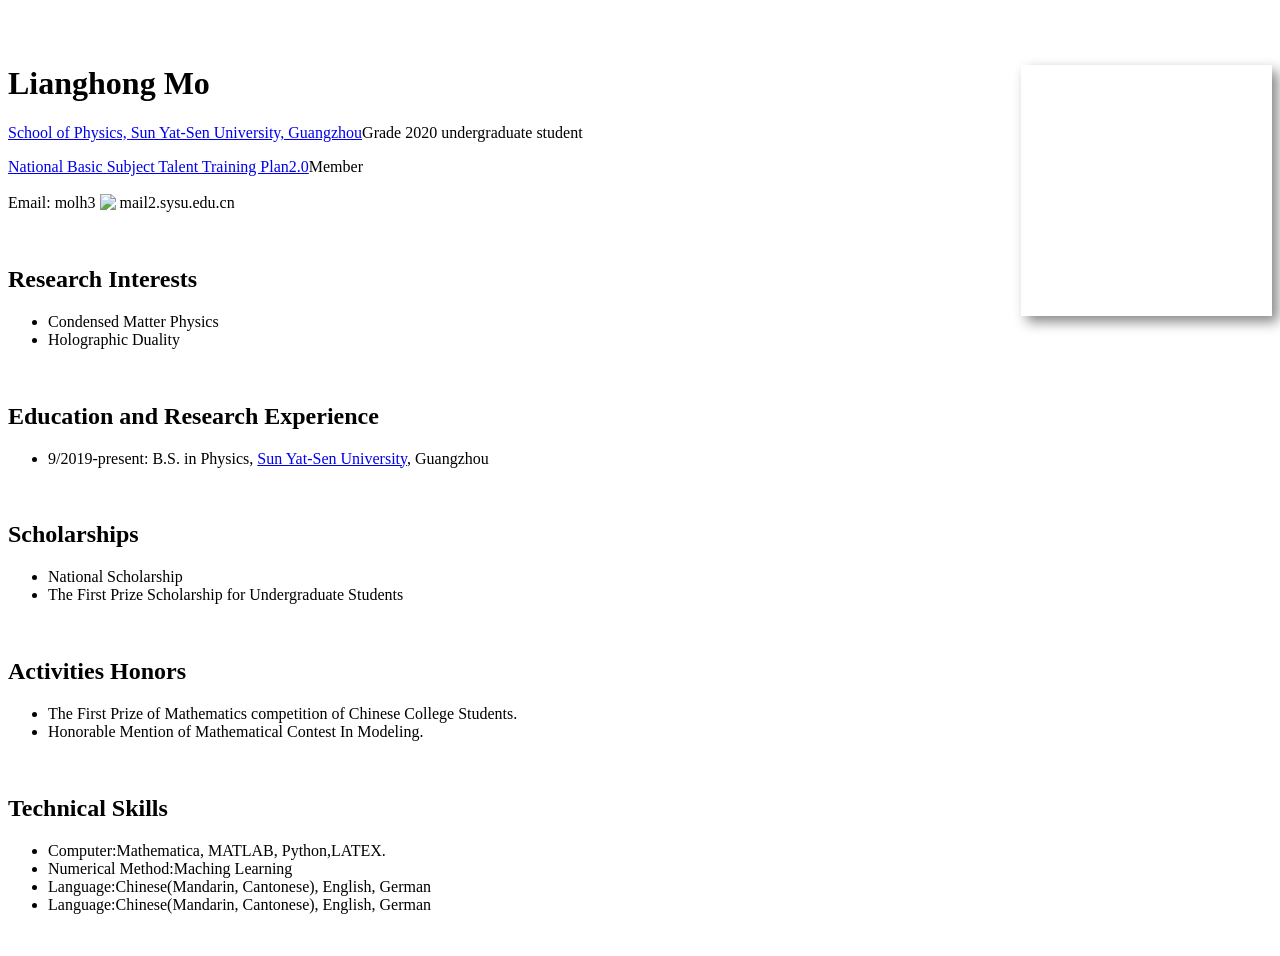
==== en/index.html @ e74d6860 "Merge pull request #1 from YinkaiYu/test_for_zfy Test for zfy" ====
<!DOCTYPE html>

<!--[if lt IE 9]>
<script src="../js/IE.js"></script>
<![endif]-->

<html lang="en">
	<head>
		<title>Lianghong Mo's Personal Website - Homepage</title>
		<meta charset="UTF-8" />
		<link rel="stylesheet" type="text/css" href="../css/main.css">
		<!--[if !IE]>--><link rel="stylesheet" type="text/css" href="../css/not_IE.css"><!--<![endif]-->
		<link rel="shortcut icon" type="image/x-icon" href="../img/RB.ico" media="screen" />
	</head>
	<body>
<!-- 		<div align="right">
			<nav>
   	 		<ul>
   	     		<li><a href="../en/index.html">English</a></li>
     	   		<li><a href="../cn/index.html">中文</a></li>
    			</ul>
			</nav>
		</div> -->
		<br>
		<script src="nav.js"></script>
		<br>
		<div class="container">
    		<div class="blurb">
			<div style="float:right; width:251px; height:251px; box-shadow: 6px 6px 12px #888888;">
				<img src="../img/RB.jpg" alt="" width="200" />
			</div>
<!-- 			<div style="float:right; width:400px; height:286px; box-shadow: 6px 8px 12px #888888;">
				<img src="../img/.jpg" alt="" width="400" />
			</div> -->
			<h1>Lianghong Mo</h1>
			<p><a href="https://spe.sysu.edu.cn/" target="_blank">School of Physics, Sun Yat-Sen University, Guangzhou</a>Grade 2020 undergraduate student</p>
			<p><a href="https://baike.baidu.com/item/%E5%9F%BA%E7%A1%80%E5%AD%A6%E7%A7%91%E6%8B%94%E5%B0%96%E5%AD%A6%E7%94%9F%E5%9F%B9%E5%85%BB%E8%AE%A1%E5%88%922.0%E5%9F%BA%E5%9C%B0/53704775?fr=aladdin" target="_blank">National Basic Subject Talent Training Plan2.0</a>Member</p>
<!-- 			<p><a href="https://www.spsnational.org/" target="_blank">Society of Physics Students</a> 中大分会成员</p> -->
			<p>Email: molh3
			<!--[if gt IE 8]><!--><img src="../img/at.svg" width="15"  style="position:relative;bottom:-2.5px" /><!--<![endif]-->
			<!--[if lt IE 9]><img src="../img/at.png" width="15" style="position:relative;bottom:-2.5px" /><![endif]-->
			mail2.sysu.edu.cn</p>
    		</div><!-- /.blurb -->
		</div><!-- /.container -->
		<br>	
		<h2>Research Interests</h2>
		<ul>
			<li>Condensed Matter Physics</li>
			<li>Holographic Duality</li>
			
		</ul>
		<br>
		<h2>Education and Research Experience</h2>
		<ul>
			<li>9/2019-present: B.S. in Physics, <a href="http://www.sysu.edu.cn/en/index.htm" target="_blank">Sun Yat-Sen University</a>, Guangzhou</li>

		</ul>
		<br>
		
		
		<h2>Scholarships</h2>
		<ul>
			<li>National Scholarship</li>
			<li>The First Prize Scholarship for Undergraduate Students</li>
		</ul>
		<br>
		
		<h2>Activities Honors</h2>
		<ul>
			<li>The First Prize of Mathematics competition of Chinese College Students.</li>
			<li>Honorable Mention of Mathematical Contest In Modeling.</li>
		</ul>
		<br>
		
		<h2>Technical Skills</h2>
		<ul>
			<li>Computer:Mathematica, MATLAB, Python,LATEX.</li>
			<li>Numerical Method:Maching Learning</li>
			<li>Language:Chinese(Mandarin, Cantonese), English, German</li>
			<li>Language:Chinese(Mandarin, Cantonese), English, German</li>
		</ul>
		<br>
		
	</body>
<!-- 	<footer>
		<br><br><br><br>
		<table class="bc" align="center";>
			<tr>
				<th>
					<script type="text/javascript" src="https://ipaddress.is/js/ipwidget.js"></script>
					<script type="text/javascript">var ip_widget_var = ip_widget_var || [];ip_widget("#ffffff","#edfeff","#000000",0,0,800);</script>
					<noscript><a href="https://ipaddress.is">IP Address Lookup</a></noscript>
				</th>
				<th>
					&nbsp;&nbsp;&nbsp;<script type="text/javascript" src="https://widget.supercounters.com/ssl/hit.js"></script><script type="text/javascript">sc_hit(1206227,142,6);</script><br><noscript><a href="https://www.supercounters.com" target="_blank">Tumblr Hit Counter</a></noscript>
				</th>
			</tr>
		</table>
	</footer> -->
</html>
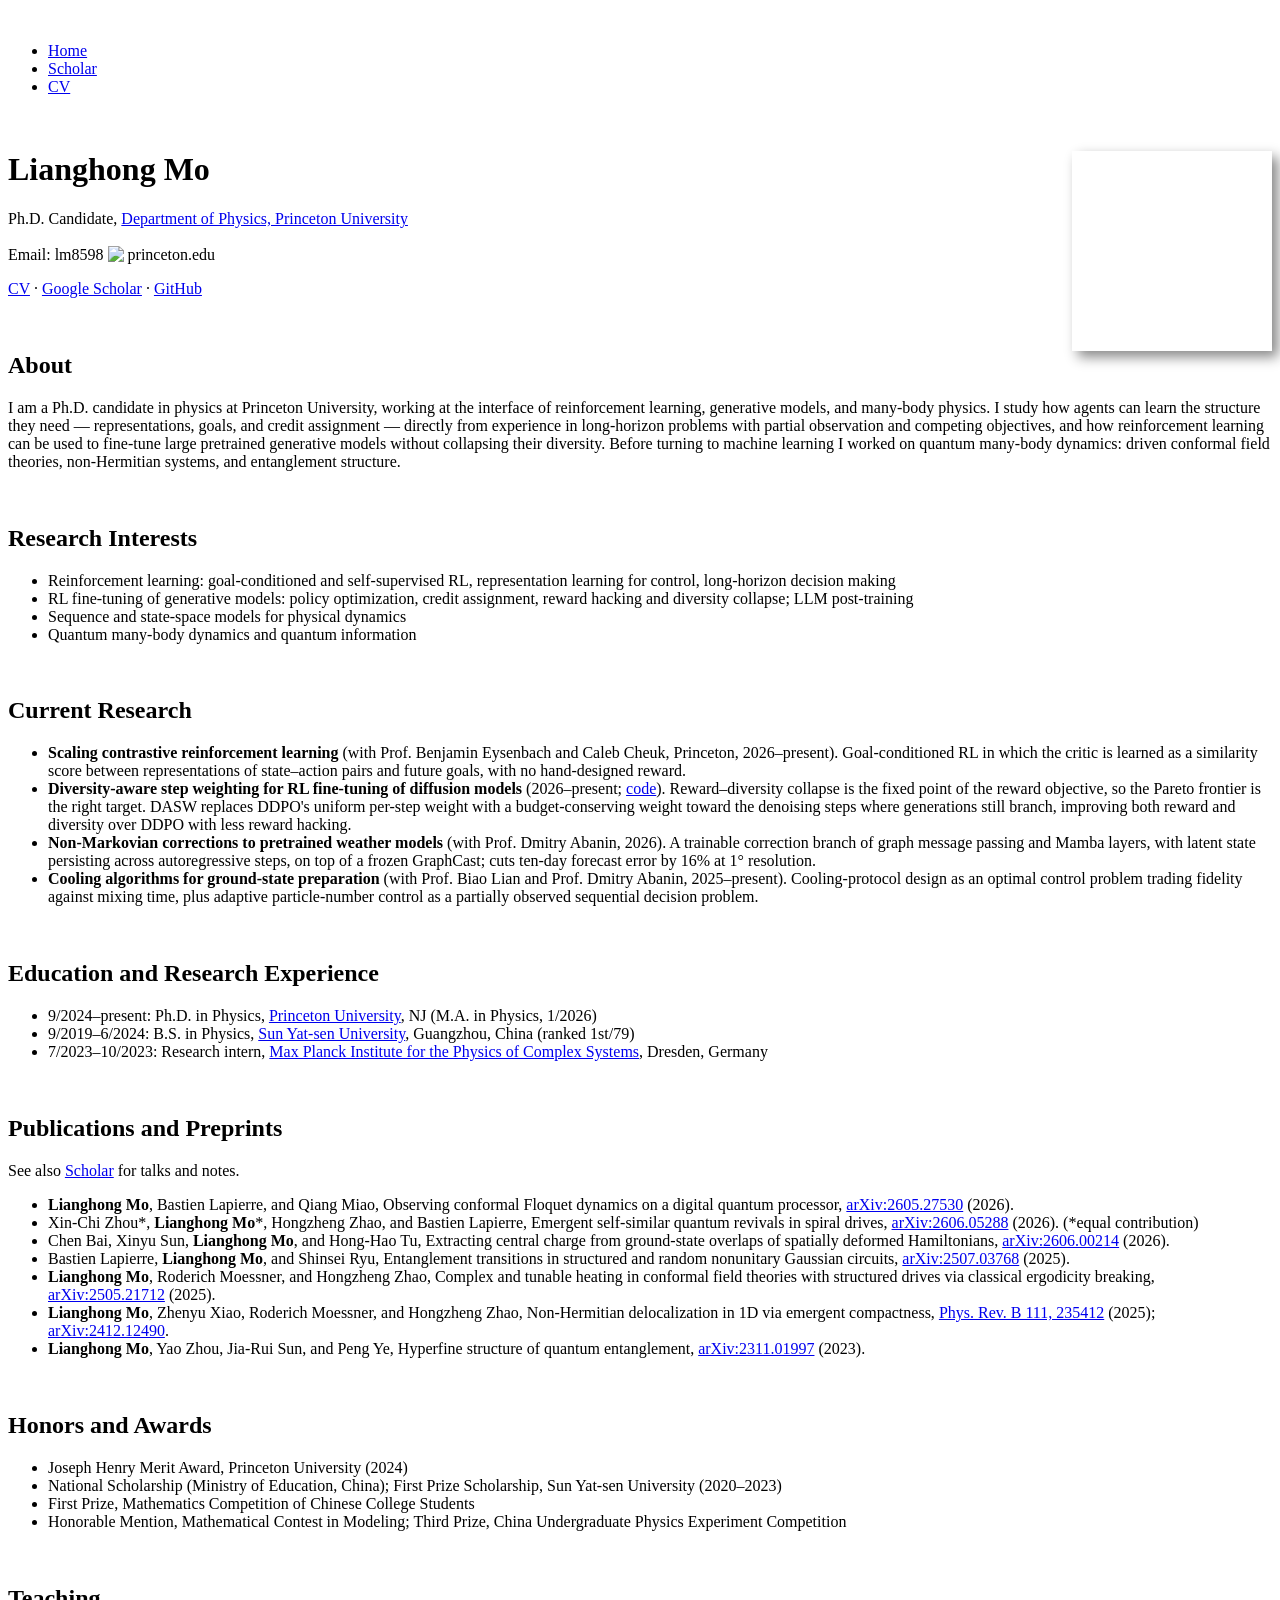
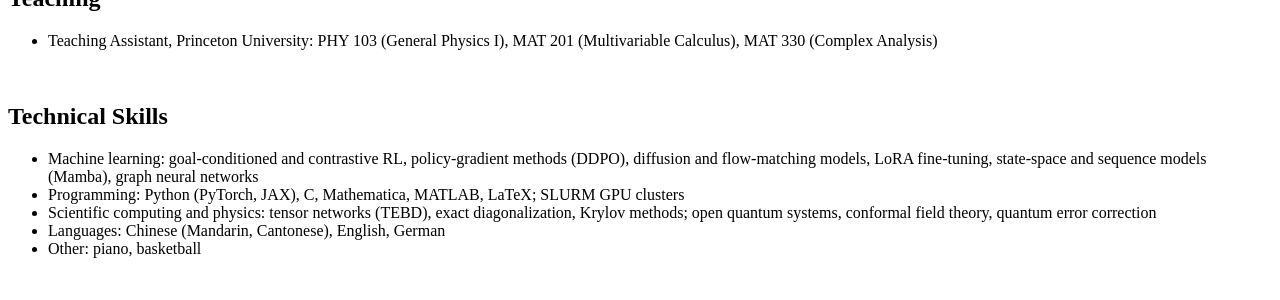
==== commit 0425adb2: "Update homepage for ML/RL research focus Rewrite en/index.html with current research (contrastive RL" ====
--- a/en/index.html
+++ b/en/index.html
@@ -26,61 +26,100 @@
 		<br>
 		<div class="container">
     		<div class="blurb">
-			<div style="float:right; width:251px; height:251px; box-shadow: 6px 6px 12px #888888;">
+			<div style="float:right; width:200px; height:200px; box-shadow: 6px 6px 12px #888888;">
 				<img src="../img/RB.jpg" alt="" width="200" />
 			</div>
-<!-- 			<div style="float:right; width:400px; height:286px; box-shadow: 6px 8px 12px #888888;">
-				<img src="../img/.jpg" alt="" width="400" />
-			</div> -->
 			<h1>Lianghong Mo</h1>
-			<p><a href="https://spe.sysu.edu.cn/" target="_blank">School of Physics, Sun Yat-Sen University, Guangzhou</a>Grade 2020 undergraduate student</p>
-			<p><a href="https://baike.baidu.com/item/%E5%9F%BA%E7%A1%80%E5%AD%A6%E7%A7%91%E6%8B%94%E5%B0%96%E5%AD%A6%E7%94%9F%E5%9F%B9%E5%85%BB%E8%AE%A1%E5%88%922.0%E5%9F%BA%E5%9C%B0/53704775?fr=aladdin" target="_blank">National Basic Subject Talent Training Plan2.0</a>Member</p>
-<!-- 			<p><a href="https://www.spsnational.org/" target="_blank">Society of Physics Students</a> 中大分会成员</p> -->
-			<p>Email: molh3
+			<p>Ph.D. Candidate, <a href="https://phy.princeton.edu/" target="_blank">Department of Physics, Princeton University</a></p>
+			<p>Email: lm8598
 			<!--[if gt IE 8]><!--><img src="../img/at.svg" width="15"  style="position:relative;bottom:-2.5px" /><!--<![endif]-->
 			<!--[if lt IE 9]><img src="../img/at.png" width="15" style="position:relative;bottom:-2.5px" /><![endif]-->
-			mail2.sysu.edu.cn</p>
+			princeton.edu</p>
+			<p>
+				<a href="../cv/Lianghong_Mo_CV.pdf" target="_blank">CV</a> &middot;
+				<a href="https://scholar.google.com/citations?user=fdXlP44AAAAJ" target="_blank">Google Scholar</a> &middot;
+				<a href="https://github.com/LianghongMo" target="_blank">GitHub</a>
+			</p>
     		</div><!-- /.blurb -->
 		</div><!-- /.container -->
-		<br>	
+		<br>
+		<h2>About</h2>
+		<p>I am a Ph.D. candidate in physics at Princeton University, working at the interface of reinforcement learning, generative models, and many-body physics.
+		I study how agents can learn the structure they need &mdash; representations, goals, and credit assignment &mdash; directly from experience in long-horizon problems with partial observation and competing objectives,
+		and how reinforcement learning can be used to fine-tune large pretrained generative models without collapsing their diversity.
+		Before turning to machine learning I worked on quantum many-body dynamics: driven conformal field theories, non-Hermitian systems, and entanglement structure.</p>
+		<br>
 		<h2>Research Interests</h2>
 		<ul>
-			<li>Condensed Matter Physics</li>
-			<li>Holographic Duality</li>
-			
+			<li>Reinforcement learning: goal-conditioned and self-supervised RL, representation learning for control, long-horizon decision making</li>
+			<li>RL fine-tuning of generative models: policy optimization, credit assignment, reward hacking and diversity collapse; LLM post-training</li>
+			<li>Sequence and state-space models for physical dynamics</li>
+			<li>Quantum many-body dynamics and quantum information</li>
+		</ul>
+		<br>
+		<h2>Current Research</h2>
+		<ul>
+			<li><b>Scaling contrastive reinforcement learning</b> (with Prof. Benjamin Eysenbach and Caleb Cheuk, Princeton, 2026&ndash;present).
+				Goal-conditioned RL in which the critic is learned as a similarity score between representations of state&ndash;action pairs and future goals, with no hand-designed reward.</li>
+			<li><b>Diversity-aware step weighting for RL fine-tuning of diffusion models</b> (2026&ndash;present;
+				<a href="https://github.com/LianghongMo/ddpo-asw" target="_blank">code</a>).
+				Reward&ndash;diversity collapse is the fixed point of the reward objective, so the Pareto frontier is the right target. DASW replaces DDPO's uniform per-step weight with a budget-conserving weight toward the denoising steps where generations still branch, improving both reward and diversity over DDPO with less reward hacking.</li>
+			<li><b>Non-Markovian corrections to pretrained weather models</b> (with Prof. Dmitry Abanin, 2026).
+				A trainable correction branch of graph message passing and Mamba layers, with latent state persisting across autoregressive steps, on top of a frozen GraphCast; cuts ten-day forecast error by 16% at 1&deg; resolution.</li>
+			<li><b>Cooling algorithms for ground-state preparation</b> (with Prof. Biao Lian and Prof. Dmitry Abanin, 2025&ndash;present).
+				Cooling-protocol design as an optimal control problem trading fidelity against mixing time, plus adaptive particle-number control as a partially observed sequential decision problem.</li>
 		</ul>
 		<br>
 		<h2>Education and Research Experience</h2>
 		<ul>
-			<li>9/2019-present: B.S. in Physics, <a href="http://www.sysu.edu.cn/en/index.htm" target="_blank">Sun Yat-Sen University</a>, Guangzhou</li>
-
+			<li>9/2024&ndash;present: Ph.D. in Physics, <a href="https://phy.princeton.edu/people/lianghong-mo" target="_blank">Princeton University</a>, NJ (M.A. in Physics, 1/2026)</li>
+			<li>9/2019&ndash;6/2024: B.S. in Physics, <a href="http://www.sysu.edu.cn/en/index.htm" target="_blank">Sun Yat-sen University</a>, Guangzhou, China (ranked 1st/79)</li>
+			<li>7/2023&ndash;10/2023: Research intern, <a href="https://www.pks.mpg.de/" target="_blank">Max Planck Institute for the Physics of Complex Systems</a>, Dresden, Germany</li>
 		</ul>
 		<br>
-		
-		
-		<h2>Scholarships</h2>
+		<h2>Publications and Preprints</h2>
+		<p>See also <a href="scholar.html">Scholar</a> for talks and notes.</p>
 		<ul>
-			<li>National Scholarship</li>
-			<li>The First Prize Scholarship for Undergraduate Students</li>
+			<li><b>Lianghong Mo</b>, Bastien Lapierre, and Qiang Miao, Observing conformal Floquet dynamics on a digital quantum processor,
+				<a href="https://arxiv.org/abs/2605.27530" target="_blank">arXiv:2605.27530</a> (2026).</li>
+			<li>Xin-Chi Zhou*, <b>Lianghong Mo</b>*, Hongzheng Zhao, and Bastien Lapierre, Emergent self-similar quantum revivals in spiral drives,
+				<a href="https://arxiv.org/abs/2606.05288" target="_blank">arXiv:2606.05288</a> (2026). (*equal contribution)</li>
+			<li>Chen Bai, Xinyu Sun, <b>Lianghong Mo</b>, and Hong-Hao Tu, Extracting central charge from ground-state overlaps of spatially deformed Hamiltonians,
+				<a href="https://arxiv.org/abs/2606.00214" target="_blank">arXiv:2606.00214</a> (2026).</li>
+			<li>Bastien Lapierre, <b>Lianghong Mo</b>, and Shinsei Ryu, Entanglement transitions in structured and random nonunitary Gaussian circuits,
+				<a href="https://arxiv.org/abs/2507.03768" target="_blank">arXiv:2507.03768</a> (2025).</li>
+			<li><b>Lianghong Mo</b>, Roderich Moessner, and Hongzheng Zhao, Complex and tunable heating in conformal field theories with structured drives via classical ergodicity breaking,
+				<a href="https://arxiv.org/abs/2505.21712" target="_blank">arXiv:2505.21712</a> (2025).</li>
+			<li><b>Lianghong Mo</b>, Zhenyu Xiao, Roderich Moessner, and Hongzheng Zhao, Non-Hermitian delocalization in 1D via emergent compactness,
+				<a href="https://journals.aps.org/prb/abstract/10.1103/PhysRevB.111.235412" target="_blank">Phys. Rev. B 111, 235412</a> (2025);
+				<a href="https://arxiv.org/abs/2412.12490" target="_blank">arXiv:2412.12490</a>.</li>
+			<li><b>Lianghong Mo</b>, Yao Zhou, Jia-Rui Sun, and Peng Ye, Hyperfine structure of quantum entanglement,
+				<a href="https://arxiv.org/abs/2311.01997" target="_blank">arXiv:2311.01997</a> (2023).</li>
 		</ul>
 		<br>
-		
-		<h2>Activities Honors</h2>
+		<h2>Honors and Awards</h2>
 		<ul>
-			<li>The First Prize of Mathematics competition of Chinese College Students.</li>
-			<li>Honorable Mention of Mathematical Contest In Modeling.</li>
+			<li>Joseph Henry Merit Award, Princeton University (2024)</li>
+			<li>National Scholarship (Ministry of Education, China); First Prize Scholarship, Sun Yat-sen University (2020&ndash;2023)</li>
+			<li>First Prize, Mathematics Competition of Chinese College Students</li>
+			<li>Honorable Mention, Mathematical Contest in Modeling; Third Prize, China Undergraduate Physics Experiment Competition</li>
 		</ul>
 		<br>
-		
+		<h2>Teaching</h2>
+		<ul>
+			<li>Teaching Assistant, Princeton University: PHY 103 (General Physics I), MAT 201 (Multivariable Calculus), MAT 330 (Complex Analysis)</li>
+		</ul>
+		<br>
 		<h2>Technical Skills</h2>
 		<ul>
-			<li>Computer:Mathematica, MATLAB, Python,LATEX.</li>
-			<li>Numerical Method:Maching Learning</li>
-			<li>Language:Chinese(Mandarin, Cantonese), English, German</li>
-			<li>Language:Chinese(Mandarin, Cantonese), English, German</li>
+			<li>Machine learning: goal-conditioned and contrastive RL, policy-gradient methods (DDPO), diffusion and flow-matching models, LoRA fine-tuning, state-space and sequence models (Mamba), graph neural networks</li>
+			<li>Programming: Python (PyTorch, JAX), C, Mathematica, MATLAB, LaTeX; SLURM GPU clusters</li>
+			<li>Scientific computing and physics: tensor networks (TEBD), exact diagonalization, Krylov methods; open quantum systems, conformal field theory, quantum error correction</li>
+			<li>Languages: Chinese (Mandarin, Cantonese), English, German</li>
+			<li>Other: piano, basketball</li>
 		</ul>
 		<br>
-		
+
 	</body>
 <!-- 	<footer>
 		<br><br><br><br>
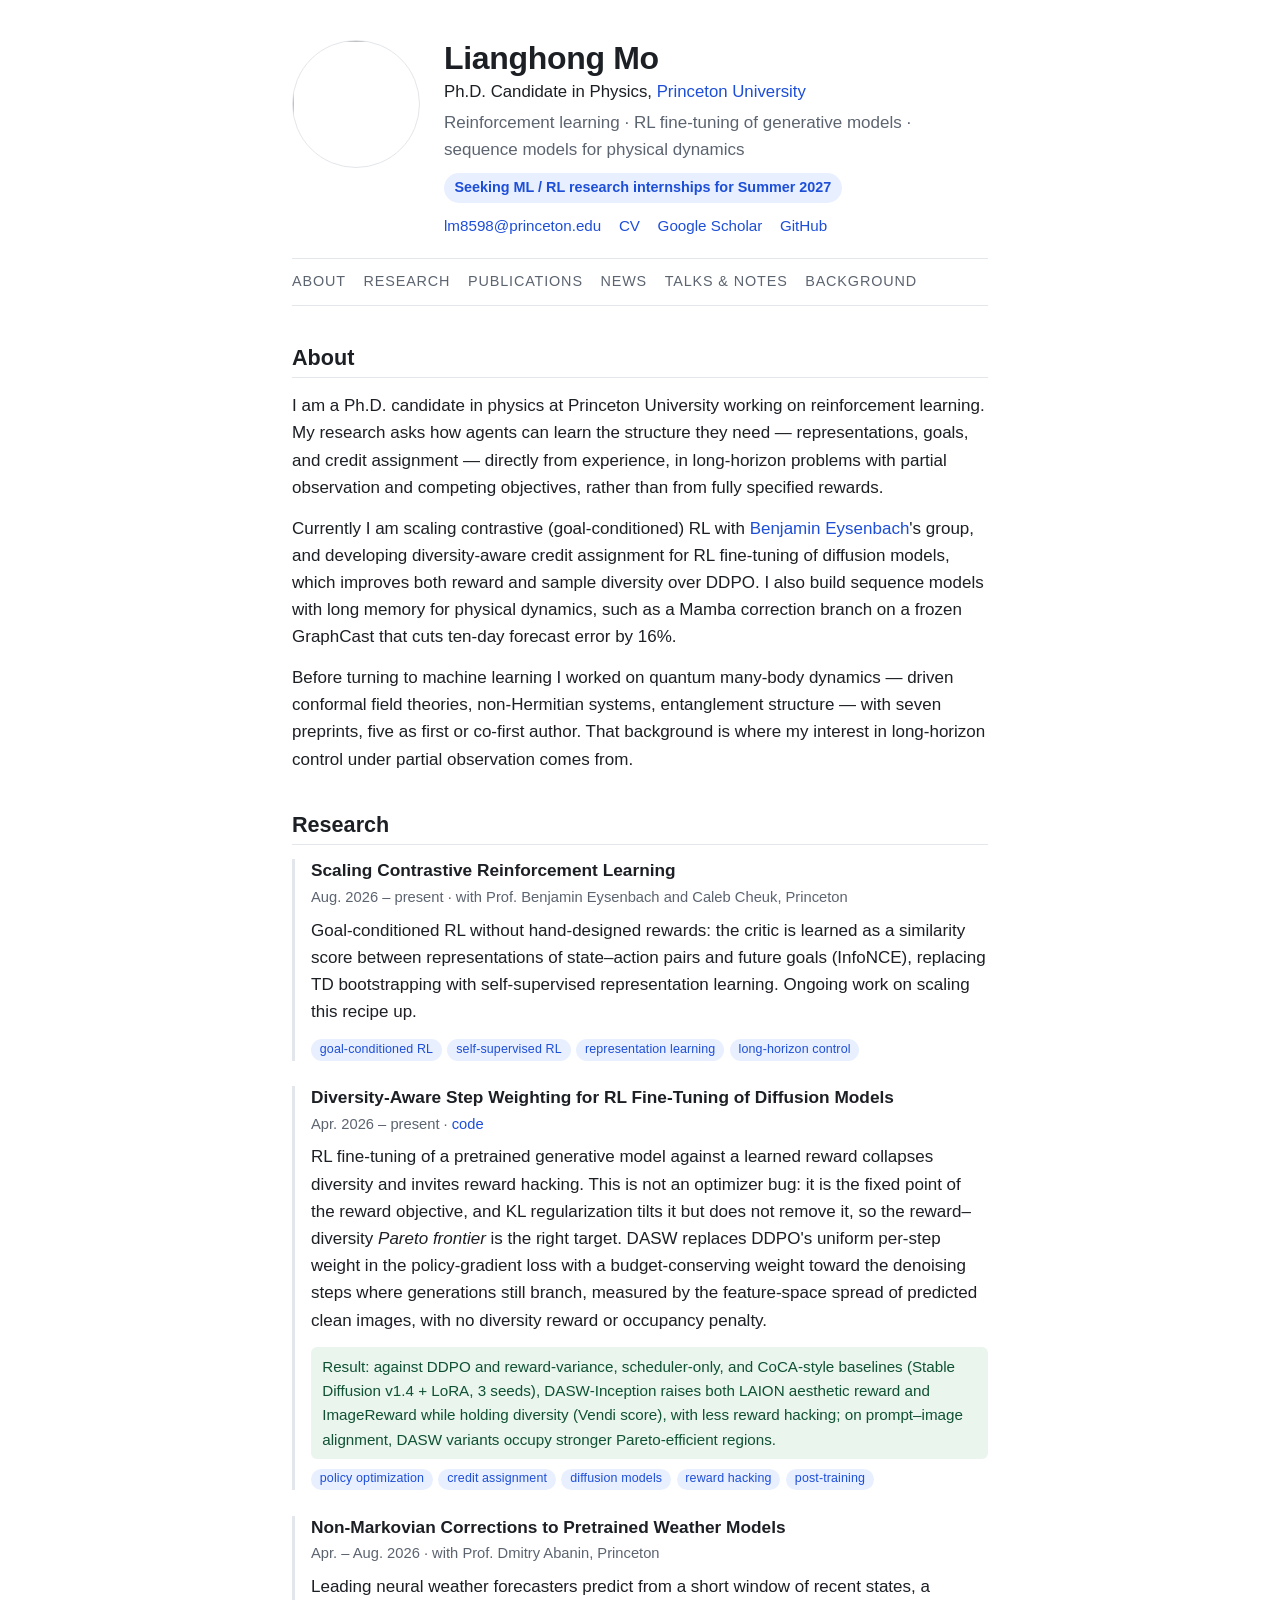
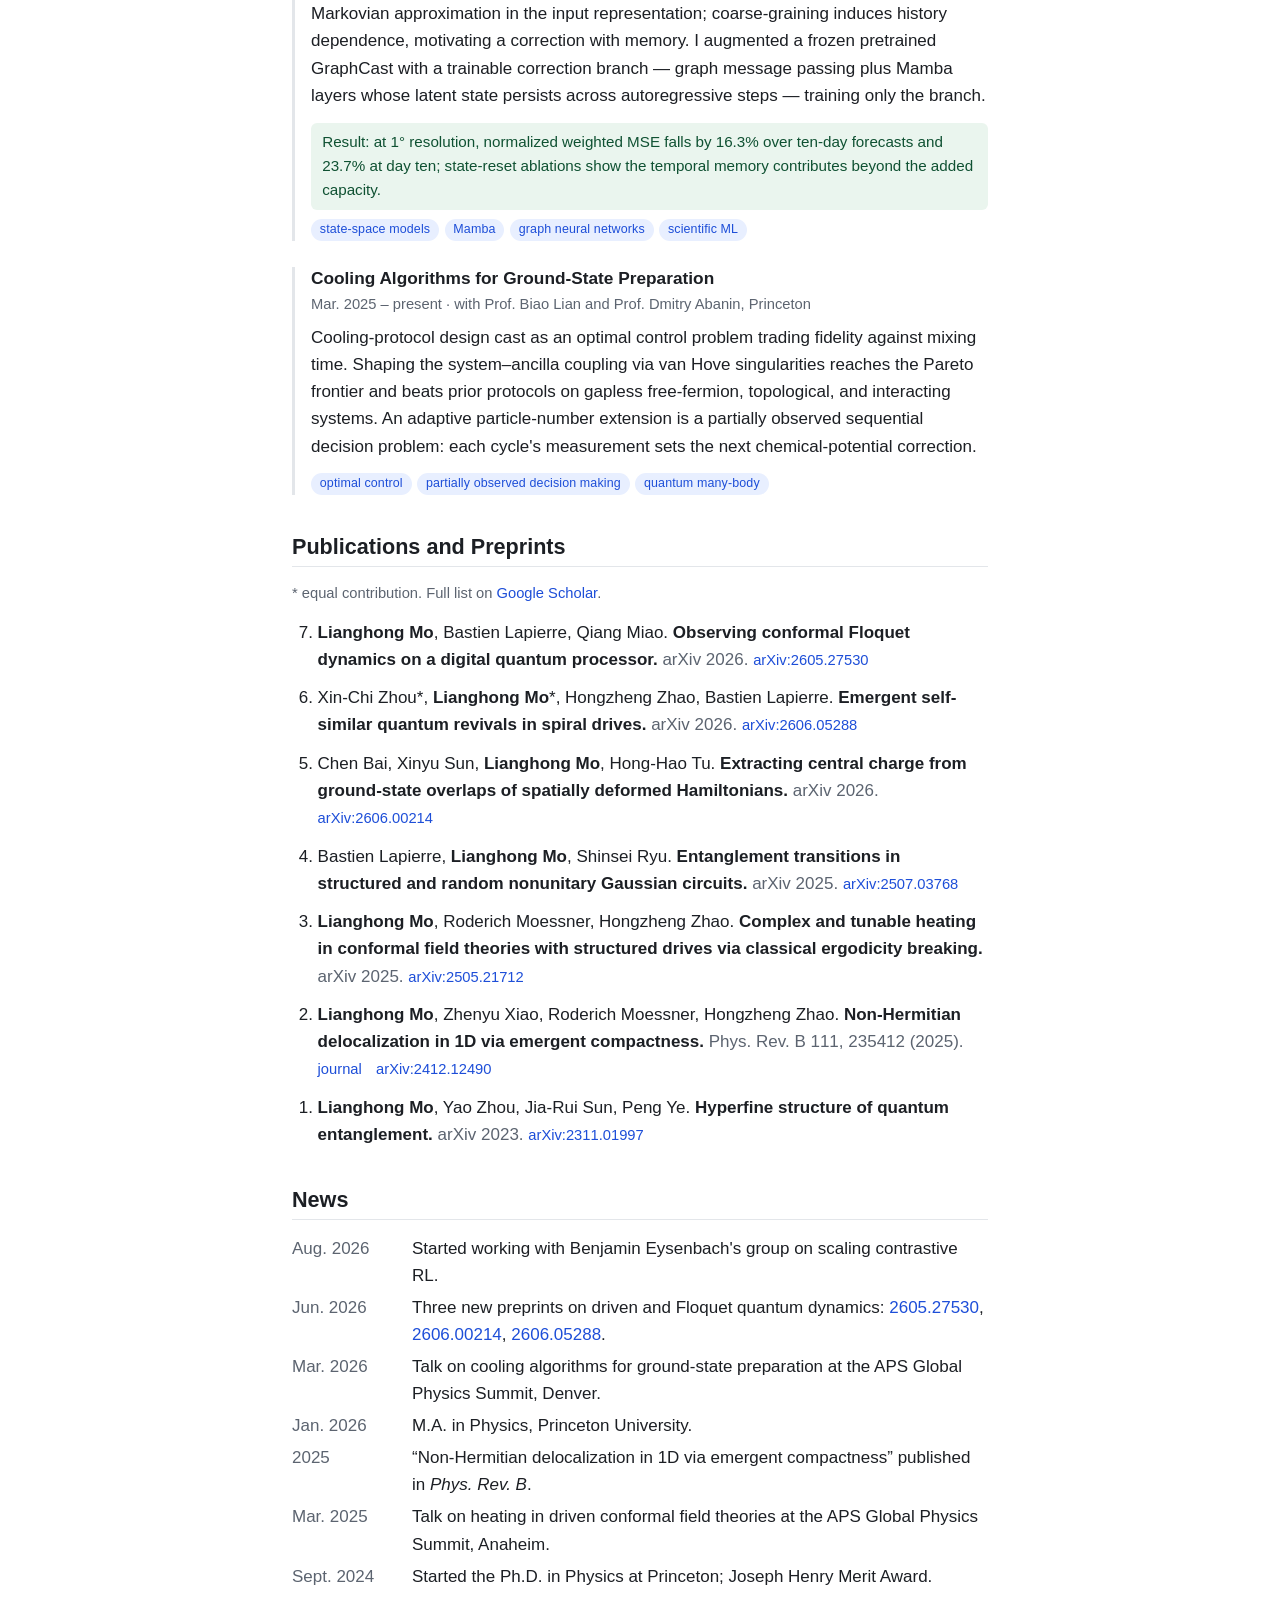
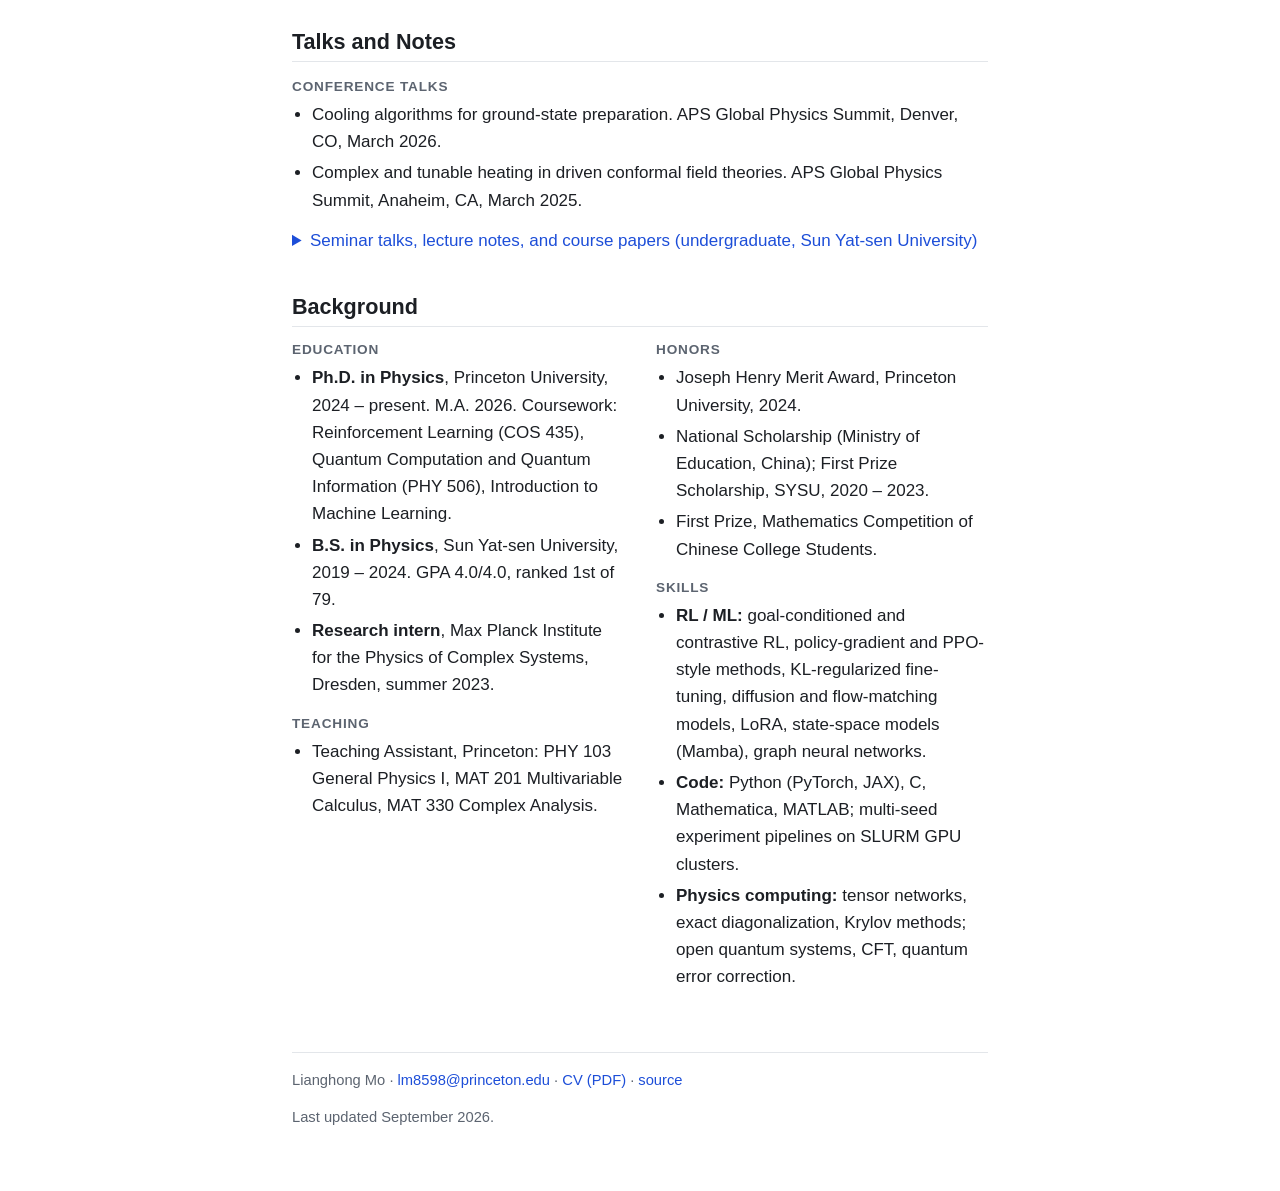
==== commit 996ac2a1: "Redesign site as a single page for ML/RL research profile Replace the inherited template with one re" ====
--- a/en/index.html
+++ b/en/index.html
@@ -1,139 +1,12 @@
 <!DOCTYPE html>
-
-<!--[if lt IE 9]>
-<script src="../js/IE.js"></script>
-<![endif]-->
-
 <html lang="en">
-	<head>
-		<title>Lianghong Mo's Personal Website - Homepage</title>
-		<meta charset="UTF-8" />
-		<link rel="stylesheet" type="text/css" href="../css/main.css">
-		<!--[if !IE]>--><link rel="stylesheet" type="text/css" href="../css/not_IE.css"><!--<![endif]-->
-		<link rel="shortcut icon" type="image/x-icon" href="../img/RB.ico" media="screen" />
-	</head>
-	<body>
-<!-- 		<div align="right">
-			<nav>
-   	 		<ul>
-   	     		<li><a href="../en/index.html">English</a></li>
-     	   		<li><a href="../cn/index.html">中文</a></li>
-    			</ul>
-			</nav>
-		</div> -->
-		<br>
-		<script src="nav.js"></script>
-		<br>
-		<div class="container">
-    		<div class="blurb">
-			<div style="float:right; width:200px; height:200px; box-shadow: 6px 6px 12px #888888;">
-				<img src="../img/RB.jpg" alt="" width="200" />
-			</div>
-			<h1>Lianghong Mo</h1>
-			<p>Ph.D. Candidate, <a href="https://phy.princeton.edu/" target="_blank">Department of Physics, Princeton University</a></p>
-			<p>Email: lm8598
-			<!--[if gt IE 8]><!--><img src="../img/at.svg" width="15"  style="position:relative;bottom:-2.5px" /><!--<![endif]-->
-			<!--[if lt IE 9]><img src="../img/at.png" width="15" style="position:relative;bottom:-2.5px" /><![endif]-->
-			princeton.edu</p>
-			<p>
-				<a href="../cv/Lianghong_Mo_CV.pdf" target="_blank">CV</a> &middot;
-				<a href="https://scholar.google.com/citations?user=fdXlP44AAAAJ" target="_blank">Google Scholar</a> &middot;
-				<a href="https://github.com/LianghongMo" target="_blank">GitHub</a>
-			</p>
-    		</div><!-- /.blurb -->
-		</div><!-- /.container -->
-		<br>
-		<h2>About</h2>
-		<p>I am a Ph.D. candidate in physics at Princeton University, working at the interface of reinforcement learning, generative models, and many-body physics.
-		I study how agents can learn the structure they need &mdash; representations, goals, and credit assignment &mdash; directly from experience in long-horizon problems with partial observation and competing objectives,
-		and how reinforcement learning can be used to fine-tune large pretrained generative models without collapsing their diversity.
-		Before turning to machine learning I worked on quantum many-body dynamics: driven conformal field theories, non-Hermitian systems, and entanglement structure.</p>
-		<br>
-		<h2>Research Interests</h2>
-		<ul>
-			<li>Reinforcement learning: goal-conditioned and self-supervised RL, representation learning for control, long-horizon decision making</li>
-			<li>RL fine-tuning of generative models: policy optimization, credit assignment, reward hacking and diversity collapse; LLM post-training</li>
-			<li>Sequence and state-space models for physical dynamics</li>
-			<li>Quantum many-body dynamics and quantum information</li>
-		</ul>
-		<br>
-		<h2>Current Research</h2>
-		<ul>
-			<li><b>Scaling contrastive reinforcement learning</b> (with Prof. Benjamin Eysenbach and Caleb Cheuk, Princeton, 2026&ndash;present).
-				Goal-conditioned RL in which the critic is learned as a similarity score between representations of state&ndash;action pairs and future goals, with no hand-designed reward.</li>
-			<li><b>Diversity-aware step weighting for RL fine-tuning of diffusion models</b> (2026&ndash;present;
-				<a href="https://github.com/LianghongMo/ddpo-asw" target="_blank">code</a>).
-				Reward&ndash;diversity collapse is the fixed point of the reward objective, so the Pareto frontier is the right target. DASW replaces DDPO's uniform per-step weight with a budget-conserving weight toward the denoising steps where generations still branch, improving both reward and diversity over DDPO with less reward hacking.</li>
-			<li><b>Non-Markovian corrections to pretrained weather models</b> (with Prof. Dmitry Abanin, 2026).
-				A trainable correction branch of graph message passing and Mamba layers, with latent state persisting across autoregressive steps, on top of a frozen GraphCast; cuts ten-day forecast error by 16% at 1&deg; resolution.</li>
-			<li><b>Cooling algorithms for ground-state preparation</b> (with Prof. Biao Lian and Prof. Dmitry Abanin, 2025&ndash;present).
-				Cooling-protocol design as an optimal control problem trading fidelity against mixing time, plus adaptive particle-number control as a partially observed sequential decision problem.</li>
-		</ul>
-		<br>
-		<h2>Education and Research Experience</h2>
-		<ul>
-			<li>9/2024&ndash;present: Ph.D. in Physics, <a href="https://phy.princeton.edu/people/lianghong-mo" target="_blank">Princeton University</a>, NJ (M.A. in Physics, 1/2026)</li>
-			<li>9/2019&ndash;6/2024: B.S. in Physics, <a href="http://www.sysu.edu.cn/en/index.htm" target="_blank">Sun Yat-sen University</a>, Guangzhou, China (ranked 1st/79)</li>
-			<li>7/2023&ndash;10/2023: Research intern, <a href="https://www.pks.mpg.de/" target="_blank">Max Planck Institute for the Physics of Complex Systems</a>, Dresden, Germany</li>
-		</ul>
-		<br>
-		<h2>Publications and Preprints</h2>
-		<p>See also <a href="scholar.html">Scholar</a> for talks and notes.</p>
-		<ul>
-			<li><b>Lianghong Mo</b>, Bastien Lapierre, and Qiang Miao, Observing conformal Floquet dynamics on a digital quantum processor,
-				<a href="https://arxiv.org/abs/2605.27530" target="_blank">arXiv:2605.27530</a> (2026).</li>
-			<li>Xin-Chi Zhou*, <b>Lianghong Mo</b>*, Hongzheng Zhao, and Bastien Lapierre, Emergent self-similar quantum revivals in spiral drives,
-				<a href="https://arxiv.org/abs/2606.05288" target="_blank">arXiv:2606.05288</a> (2026). (*equal contribution)</li>
-			<li>Chen Bai, Xinyu Sun, <b>Lianghong Mo</b>, and Hong-Hao Tu, Extracting central charge from ground-state overlaps of spatially deformed Hamiltonians,
-				<a href="https://arxiv.org/abs/2606.00214" target="_blank">arXiv:2606.00214</a> (2026).</li>
-			<li>Bastien Lapierre, <b>Lianghong Mo</b>, and Shinsei Ryu, Entanglement transitions in structured and random nonunitary Gaussian circuits,
-				<a href="https://arxiv.org/abs/2507.03768" target="_blank">arXiv:2507.03768</a> (2025).</li>
-			<li><b>Lianghong Mo</b>, Roderich Moessner, and Hongzheng Zhao, Complex and tunable heating in conformal field theories with structured drives via classical ergodicity breaking,
-				<a href="https://arxiv.org/abs/2505.21712" target="_blank">arXiv:2505.21712</a> (2025).</li>
-			<li><b>Lianghong Mo</b>, Zhenyu Xiao, Roderich Moessner, and Hongzheng Zhao, Non-Hermitian delocalization in 1D via emergent compactness,
-				<a href="https://journals.aps.org/prb/abstract/10.1103/PhysRevB.111.235412" target="_blank">Phys. Rev. B 111, 235412</a> (2025);
-				<a href="https://arxiv.org/abs/2412.12490" target="_blank">arXiv:2412.12490</a>.</li>
-			<li><b>Lianghong Mo</b>, Yao Zhou, Jia-Rui Sun, and Peng Ye, Hyperfine structure of quantum entanglement,
-				<a href="https://arxiv.org/abs/2311.01997" target="_blank">arXiv:2311.01997</a> (2023).</li>
-		</ul>
-		<br>
-		<h2>Honors and Awards</h2>
-		<ul>
-			<li>Joseph Henry Merit Award, Princeton University (2024)</li>
-			<li>National Scholarship (Ministry of Education, China); First Prize Scholarship, Sun Yat-sen University (2020&ndash;2023)</li>
-			<li>First Prize, Mathematics Competition of Chinese College Students</li>
-			<li>Honorable Mention, Mathematical Contest in Modeling; Third Prize, China Undergraduate Physics Experiment Competition</li>
-		</ul>
-		<br>
-		<h2>Teaching</h2>
-		<ul>
-			<li>Teaching Assistant, Princeton University: PHY 103 (General Physics I), MAT 201 (Multivariable Calculus), MAT 330 (Complex Analysis)</li>
-		</ul>
-		<br>
-		<h2>Technical Skills</h2>
-		<ul>
-			<li>Machine learning: goal-conditioned and contrastive RL, policy-gradient methods (DDPO), diffusion and flow-matching models, LoRA fine-tuning, state-space and sequence models (Mamba), graph neural networks</li>
-			<li>Programming: Python (PyTorch, JAX), C, Mathematica, MATLAB, LaTeX; SLURM GPU clusters</li>
-			<li>Scientific computing and physics: tensor networks (TEBD), exact diagonalization, Krylov methods; open quantum systems, conformal field theory, quantum error correction</li>
-			<li>Languages: Chinese (Mandarin, Cantonese), English, German</li>
-			<li>Other: piano, basketball</li>
-		</ul>
-		<br>
-
-	</body>
-<!-- 	<footer>
-		<br><br><br><br>
-		<table class="bc" align="center";>
-			<tr>
-				<th>
-					<script type="text/javascript" src="https://ipaddress.is/js/ipwidget.js"></script>
-					<script type="text/javascript">var ip_widget_var = ip_widget_var || [];ip_widget("#ffffff","#edfeff","#000000",0,0,800);</script>
-					<noscript><a href="https://ipaddress.is">IP Address Lookup</a></noscript>
-				</th>
-				<th>
-					&nbsp;&nbsp;&nbsp;<script type="text/javascript" src="https://widget.supercounters.com/ssl/hit.js"></script><script type="text/javascript">sc_hit(1206227,142,6);</script><br><noscript><a href="https://www.supercounters.com" target="_blank">Tumblr Hit Counter</a></noscript>
-				</th>
-			</tr>
-		</table>
-	</footer> -->
+<head>
+	<meta charset="UTF-8">
+	<title>Lianghong Mo</title>
+	<meta http-equiv="refresh" content="0; url=../">
+	<link rel="canonical" href="https://lianghongmo.github.io/">
+</head>
+<body>
+	<p>This page has moved to <a href="../">lianghongmo.github.io</a>.</p>
+</body>
 </html>
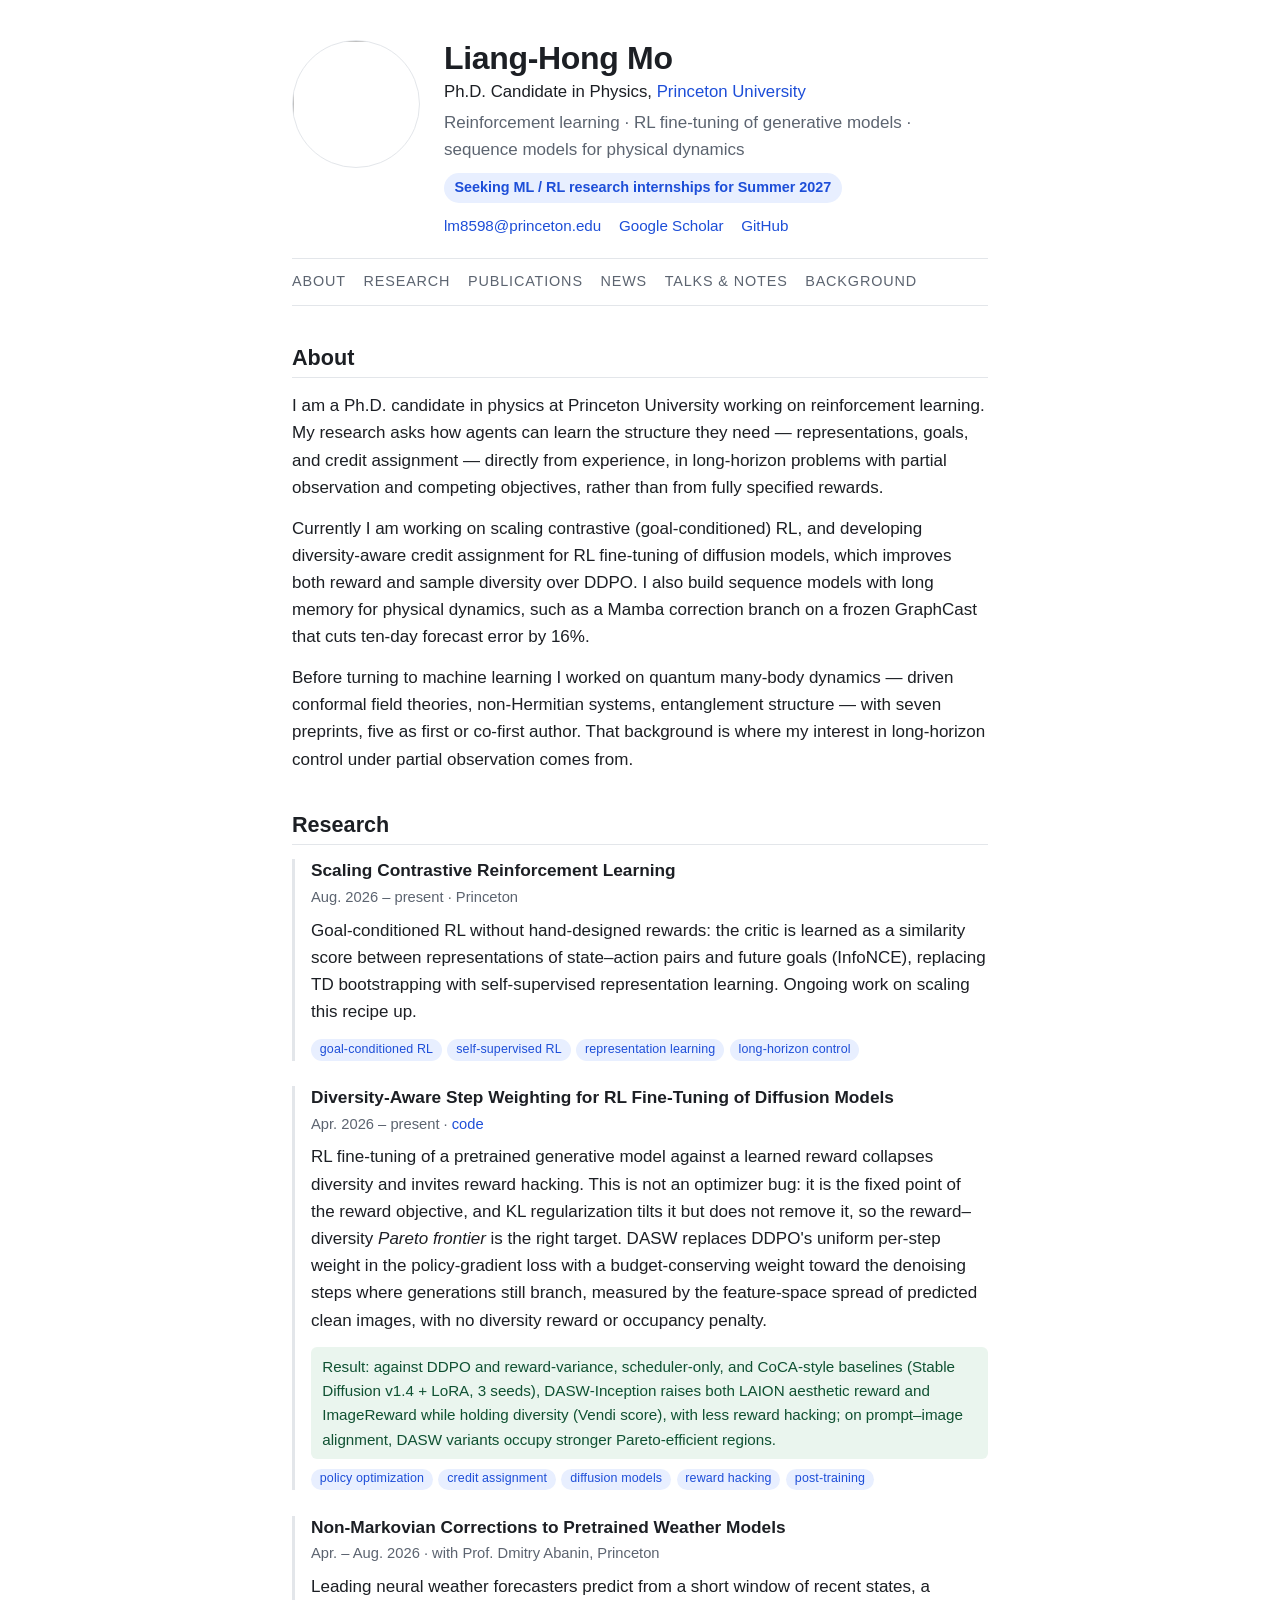
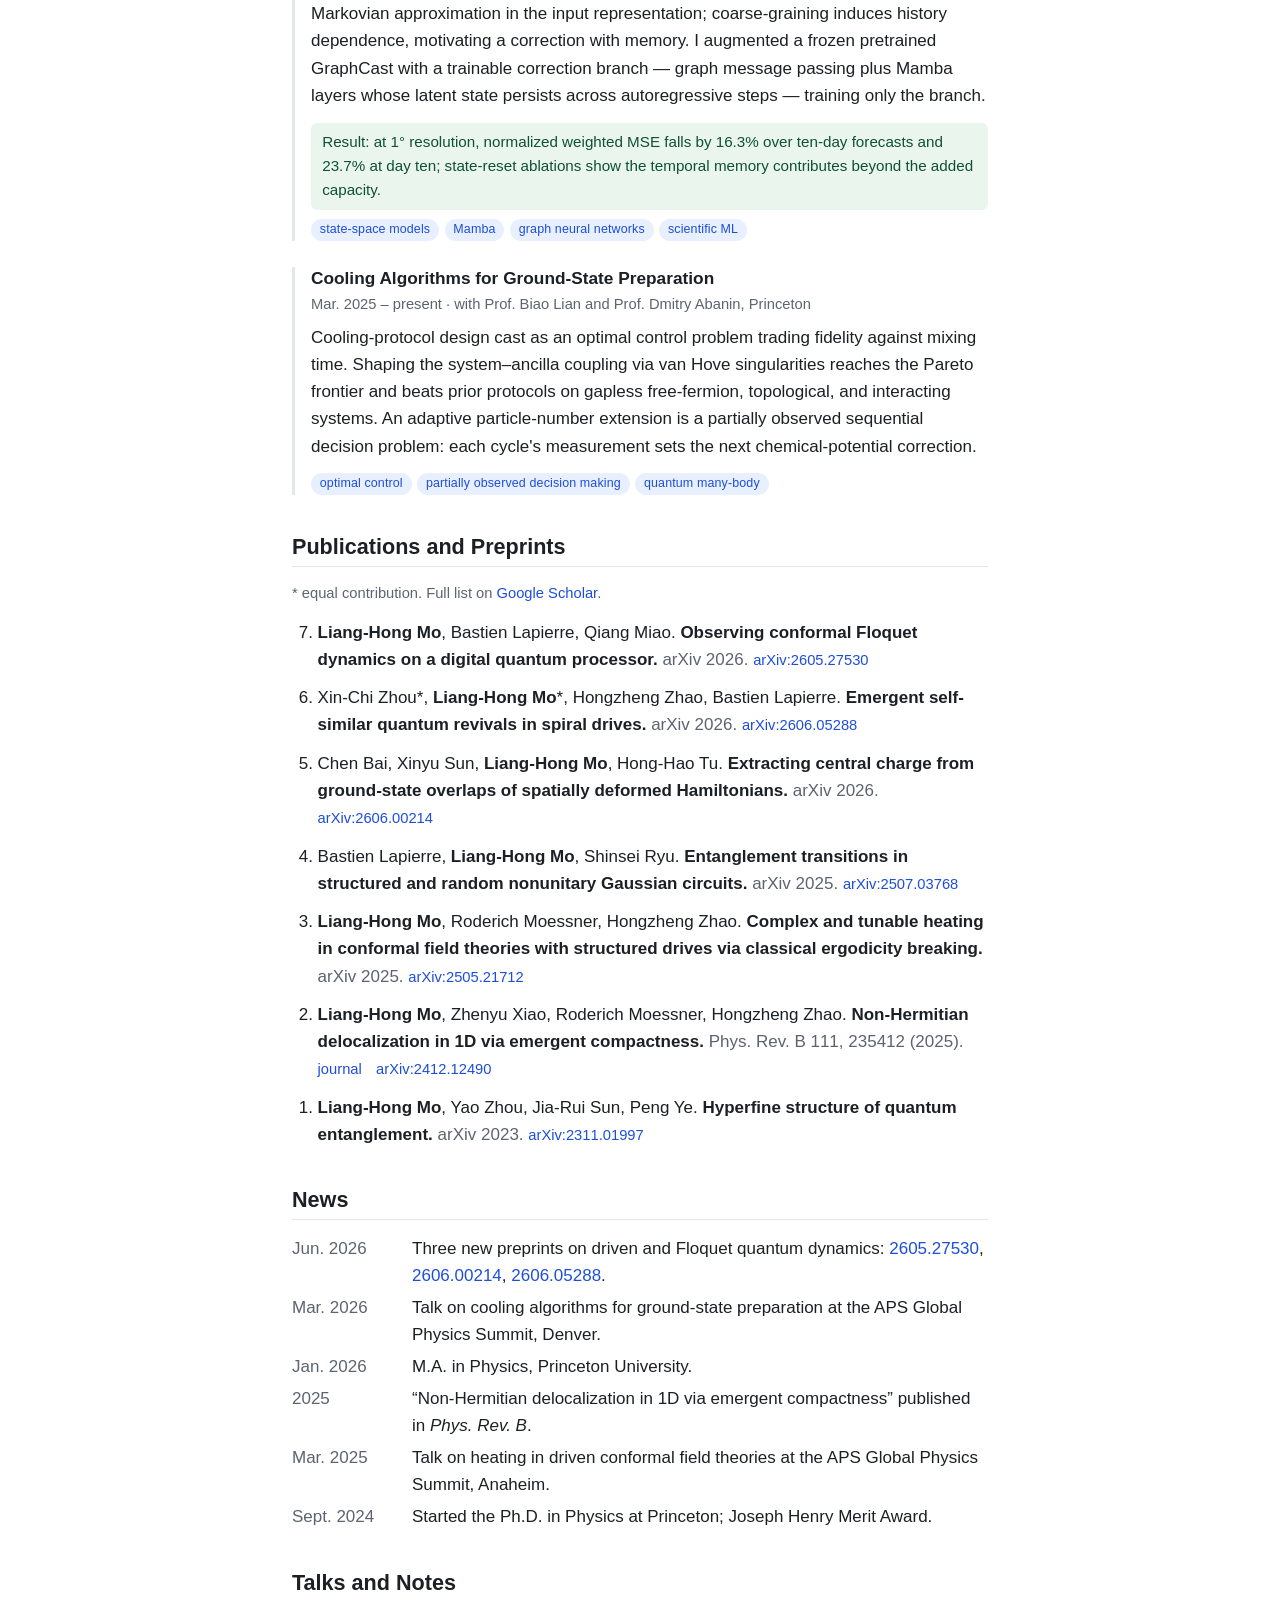
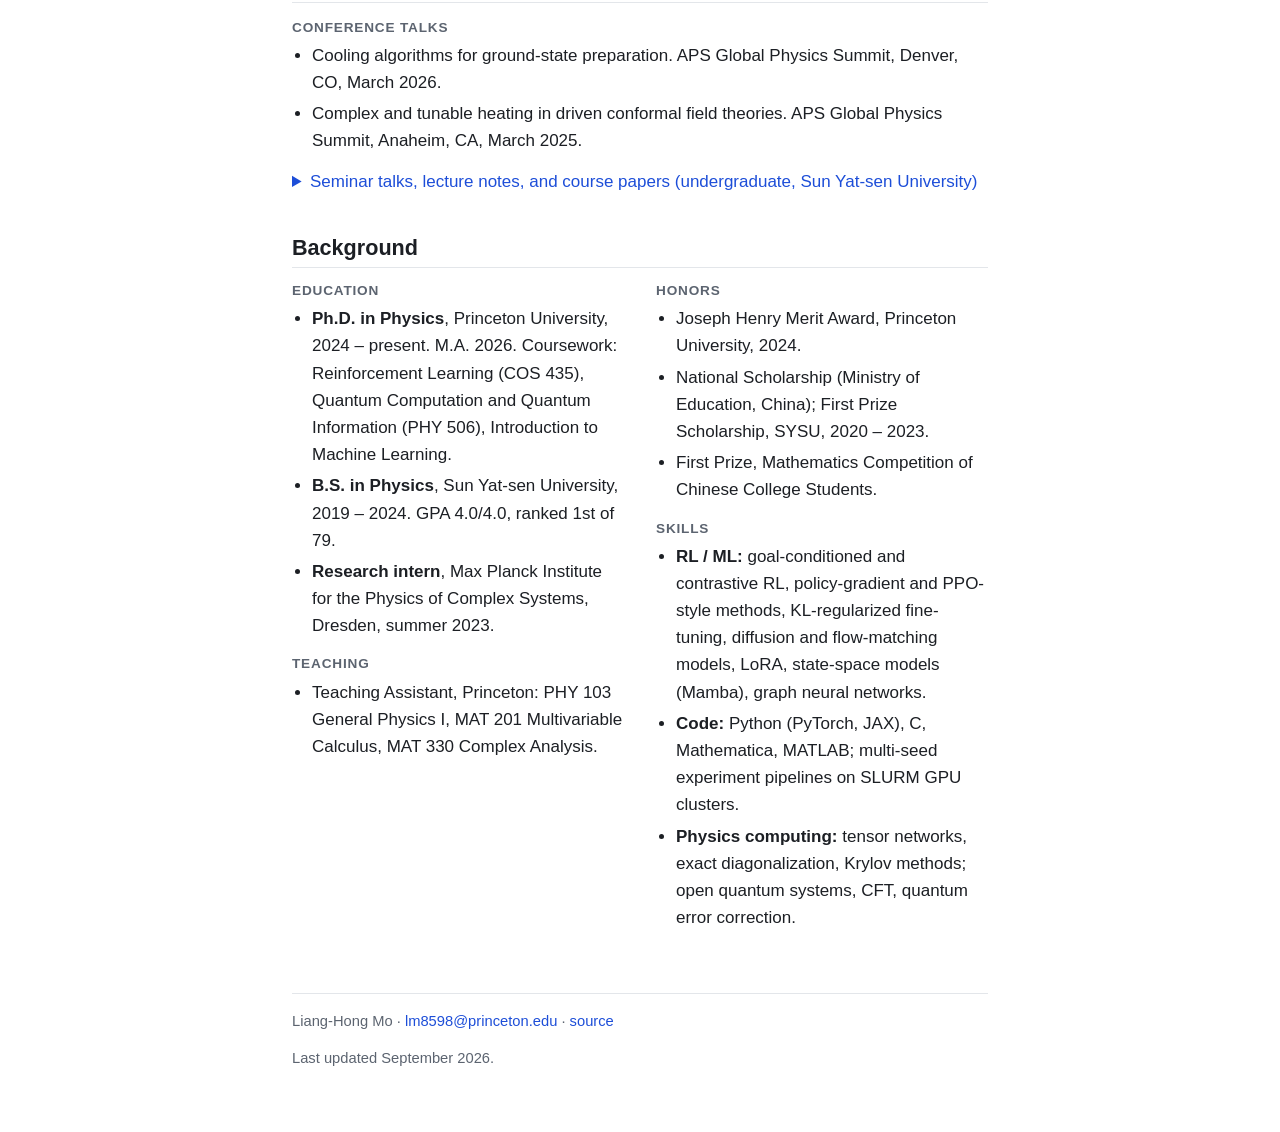
==== commit fe9a1bc8: "Use the spelling Liang-Hong Mo Co-Authored-By: Claude Fable 5.1 <noreply@anthropic.com>" ====
--- a/en/index.html
+++ b/en/index.html
@@ -2,7 +2,7 @@
 <html lang="en">
 <head>
 	<meta charset="UTF-8">
-	<title>Lianghong Mo</title>
+	<title>Liang-Hong Mo</title>
 	<meta http-equiv="refresh" content="0; url=../">
 	<link rel="canonical" href="https://lianghongmo.github.io/">
 </head>
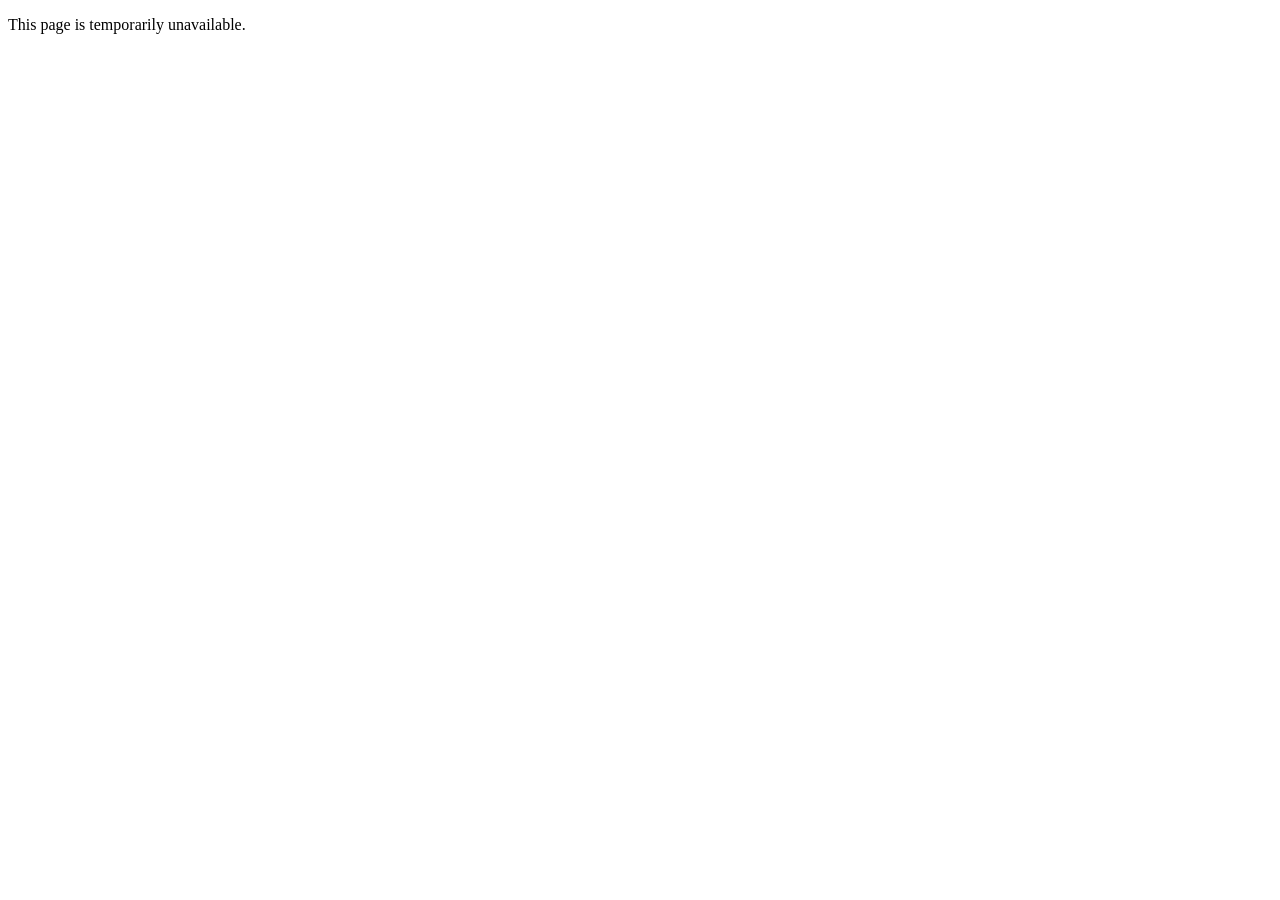
==== commit e7b44152: "Take site offline (placeholder page, noindex); full site kept on branch site-backup Co-Authored-By: " ====
--- a/en/index.html
+++ b/en/index.html
@@ -3,10 +3,10 @@
 <head>
 	<meta charset="UTF-8">
 	<title>Liang-Hong Mo</title>
-	<meta http-equiv="refresh" content="0; url=../">
+	<meta name="robots" content="noindex, nofollow">
 	<link rel="canonical" href="https://lianghongmo.github.io/">
 </head>
 <body>
-	<p>This page has moved to <a href="../">lianghongmo.github.io</a>.</p>
+	<p>This page is temporarily unavailable.</p>
 </body>
 </html>
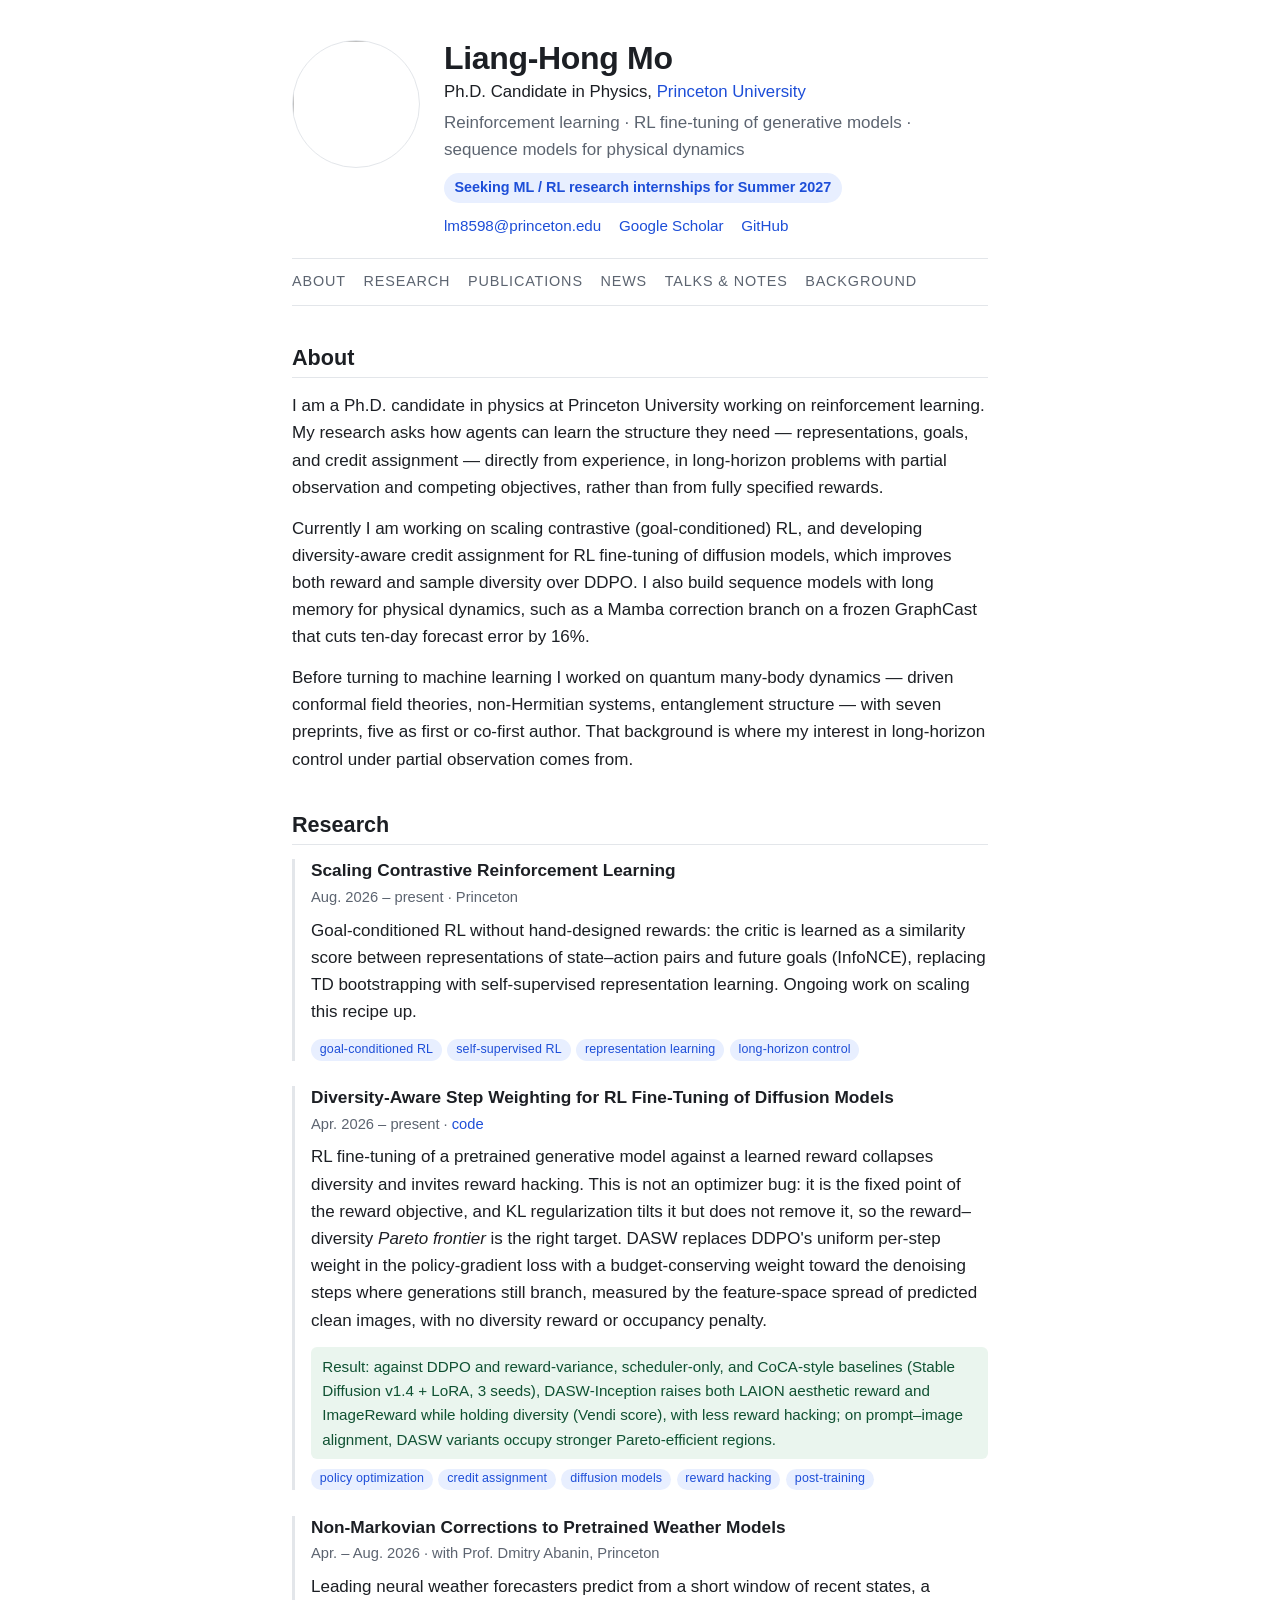
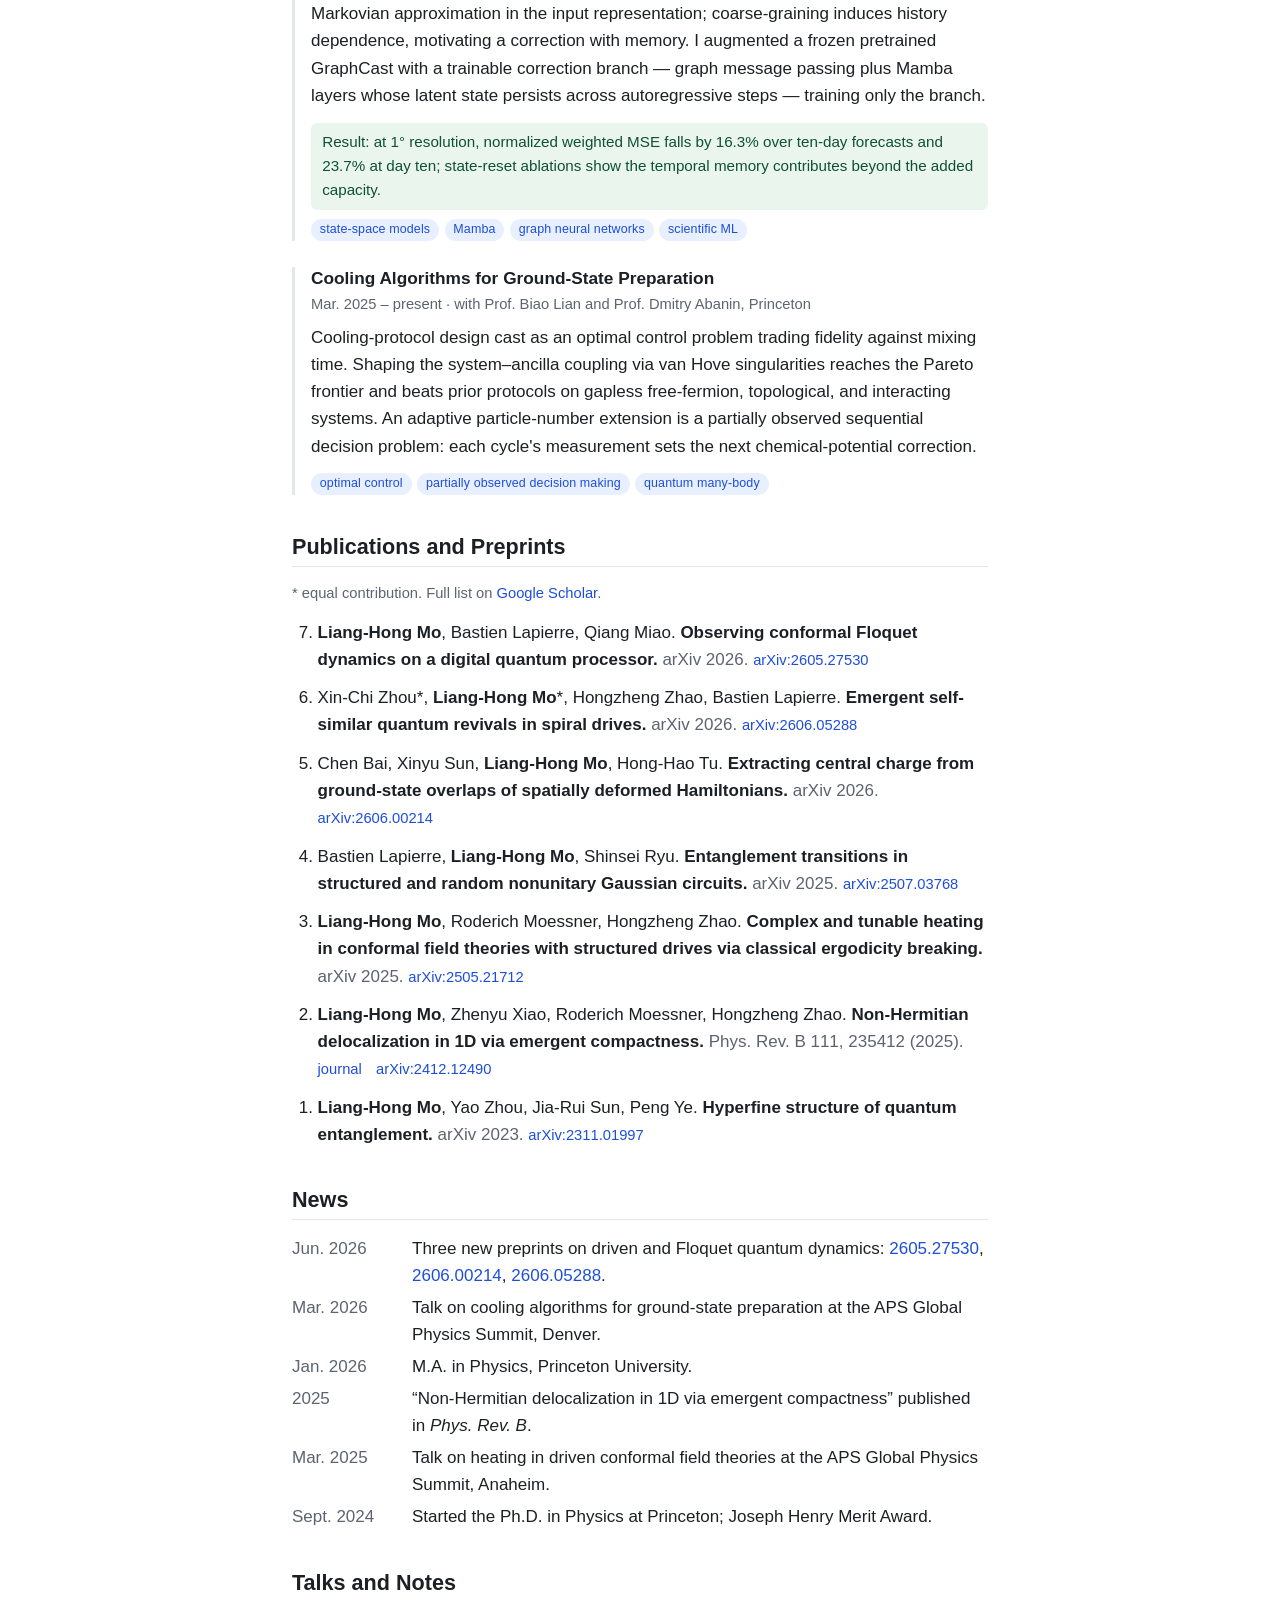
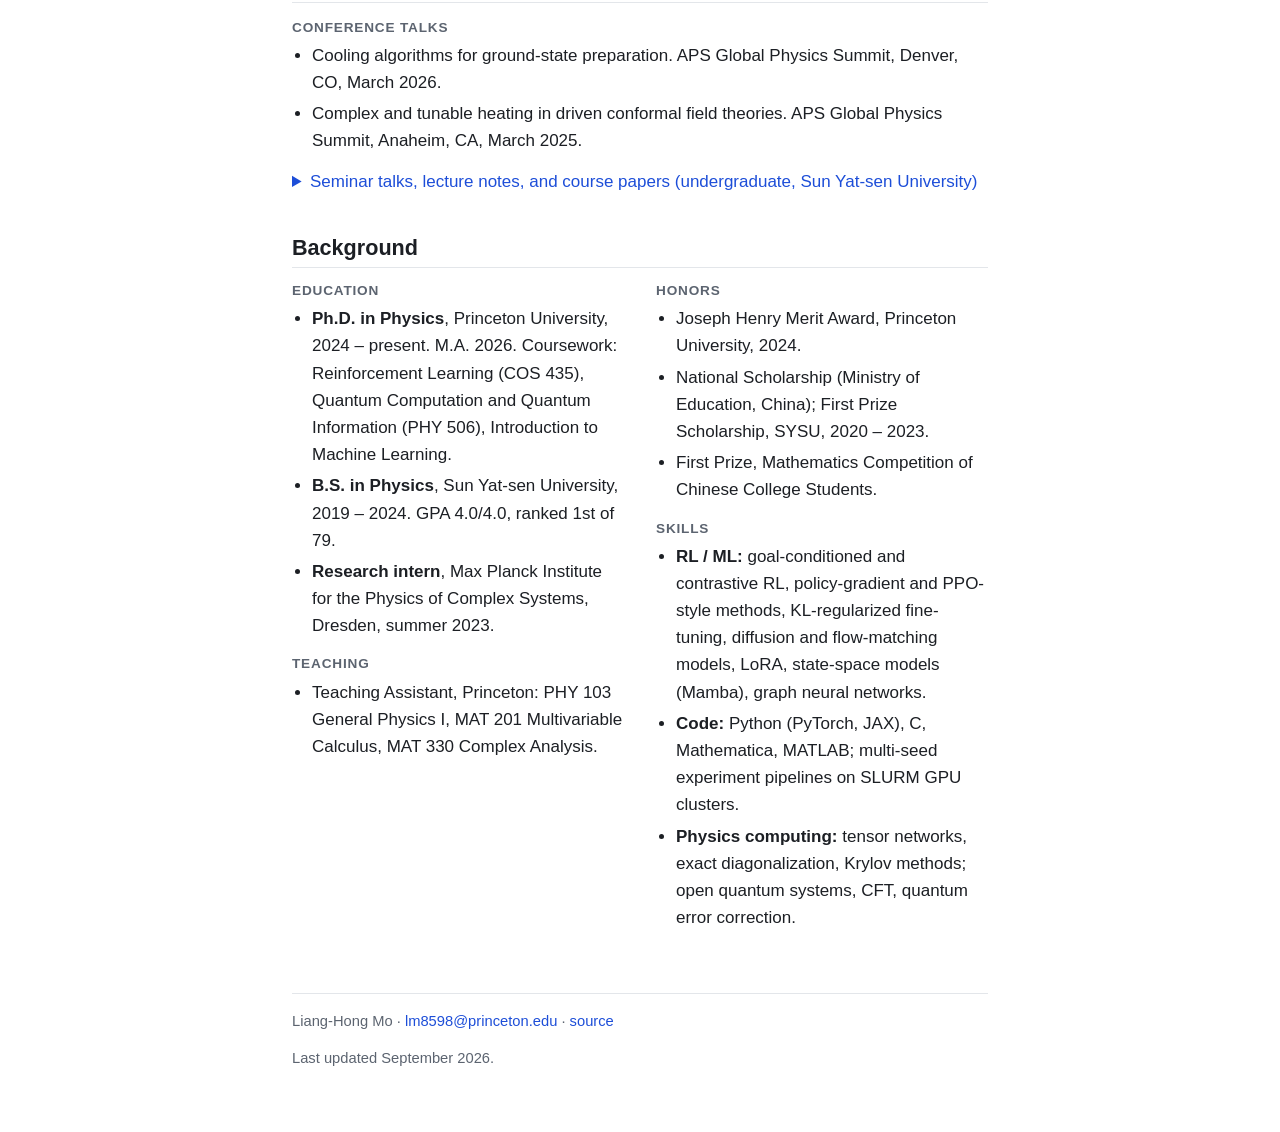
==== commit 6a3457f3: "Restore website with a neutral page title" ====
--- a/en/index.html
+++ b/en/index.html
@@ -3,10 +3,10 @@
 <head>
 	<meta charset="UTF-8">
 	<title>Liang-Hong Mo</title>
-	<meta name="robots" content="noindex, nofollow">
+	<meta http-equiv="refresh" content="0; url=../">
 	<link rel="canonical" href="https://lianghongmo.github.io/">
 </head>
 <body>
-	<p>This page is temporarily unavailable.</p>
+	<p>This page has moved to <a href="../">lianghongmo.github.io</a>.</p>
 </body>
 </html>
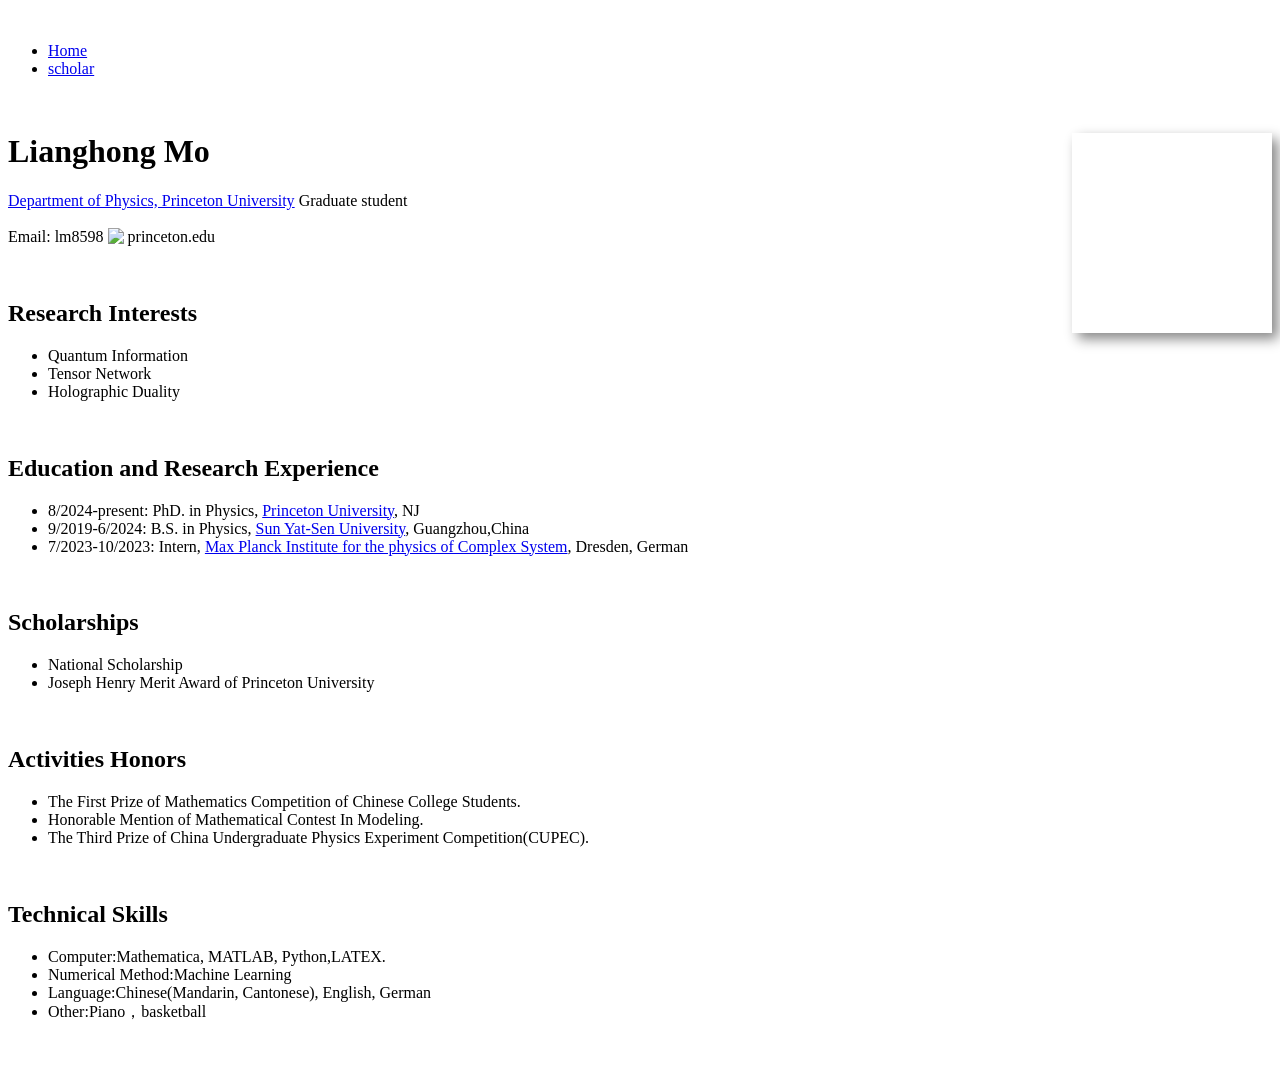
==== commit 3917bcad: "Restore the April 2026 website version" ====
--- a/en/index.html
+++ b/en/index.html
@@ -1,12 +1,103 @@
 <!DOCTYPE html>
+
+<!--[if lt IE 9]>
+<script src="../js/IE.js"></script>
+<![endif]-->
+
 <html lang="en">
-<head>
-	<meta charset="UTF-8">
-	<title>Liang-Hong Mo</title>
-	<meta http-equiv="refresh" content="0; url=../">
-	<link rel="canonical" href="https://lianghongmo.github.io/">
-</head>
-<body>
-	<p>This page has moved to <a href="../">lianghongmo.github.io</a>.</p>
-</body>
+	<head>
+		<title>Lianghong Mo's Personal Website - Homepage</title>
+		<meta charset="UTF-8" />
+		<link rel="stylesheet" type="text/css" href="../css/main.css">
+		<!--[if !IE]>--><link rel="stylesheet" type="text/css" href="../css/not_IE.css"><!--<![endif]-->
+		<link rel="shortcut icon" type="image/x-icon" href="../img/RB.ico" media="screen" />
+	</head>
+	<body>
+<!-- 		<div align="right">
+			<nav>
+   	 		<ul>
+   	     		<li><a href="../en/index.html">English</a></li>
+     	   		<li><a href="../cn/index.html">中文</a></li>
+    			</ul>
+			</nav>
+		</div> -->
+		<br>
+		<script src="nav.js"></script>
+		<br>
+		<div class="container">
+    		<div class="blurb">
+			<div style="float:right; width:200px; height:200px; box-shadow: 6px 6px 12px #888888;">
+				<img src="../img/RB.jpg" alt="" width="200" />
+			</div>
+<!-- 			<div style="float:right; width:400px; height:286px; box-shadow: 6px 8px 12px #888888;">
+				<img src="../img/.jpg" alt="" width="400" />
+			</div> -->
+			<h1>Lianghong Mo</h1>
+			<p><a href="https://phy.princeton.edu/" target="_blank">Department of Physics, Princeton University</a> Graduate student</p>		
+			</p>
+			<p>Email: lm8598
+			<!--[if gt IE 8]><!--><img src="../img/at.svg" width="15"  style="position:relative;bottom:-2.5px" /><!--<![endif]-->
+			<!--[if lt IE 9]><img src="../img/at.png" width="15" style="position:relative;bottom:-2.5px" /><![endif]-->
+			princeton.edu</p>
+    		</div><!-- /.blurb -->
+		</div><!-- /.container -->
+		<br>	
+		<h2>Research Interests</h2>
+		<ul>
+			<li>Quantum Information</li>
+			<li>Tensor Network</li>
+			<li>Holographic Duality</li>
+			
+		</ul>
+		<br>
+		<h2>Education and Research Experience</h2>
+		<ul>
+			<li>8/2024-present: PhD. in Physics, <a href="https://phy.princeton.edu/people/lianghong-mo" target="_blank">Princeton University</a>, NJ</li>
+			<li>9/2019-6/2024: B.S. in Physics, <a href="http://www.sysu.edu.cn/en/index.htm" target="_blank">Sun Yat-Sen University</a>, Guangzhou,China</li>
+			<li>7/2023-10/2023: Intern, <a href="https://www.pks.mpg.de/" target="_blank">Max Planck Institute for the physics of Complex System</a>, Dresden, German</li>
+			
+		</ul>
+		<br>
+		
+		
+		<h2>Scholarships</h2>
+		<ul>
+			<li>National Scholarship</li>
+			<li>Joseph Henry Merit Award of Princeton University</li>
+		</ul>
+		<br>
+		
+		<h2>Activities Honors</h2>
+		<ul>
+			<li>The First Prize of Mathematics Competition of Chinese College Students.</li>
+			<li>Honorable Mention of Mathematical Contest In Modeling.</li>
+			<li>The Third Prize of China Undergraduate Physics Experiment Competition(CUPEC).</li>
+		</ul>
+		<br>
+		
+		<h2>Technical Skills</h2>
+		<ul>
+			<li>Computer:Mathematica, MATLAB, Python,LATEX.</li>
+			<li>Numerical Method:Machine Learning</li>
+			<li>Language:Chinese(Mandarin, Cantonese), English, German</li>
+			<li>Other:Piano，basketball</li>
+		</ul>
+		<br>
+		
+	</body>
+<!-- 	<footer>
+		<br><br><br><br>
+		<table class="bc" align="center";>
+			<tr>
+				<th>
+					<script type="text/javascript" src="https://ipaddress.is/js/ipwidget.js"></script>
+					<script type="text/javascript">var ip_widget_var = ip_widget_var || [];ip_widget("#ffffff","#edfeff","#000000",0,0,800);</script>
+					<noscript><a href="https://ipaddress.is">IP Address Lookup</a></noscript>
+				</th>
+				<th>
+					&nbsp;&nbsp;&nbsp;<script type="text/javascript" src="https://widget.supercounters.com/ssl/hit.js"></script><script type="text/javascript">sc_hit(1206227,142,6);</script><br><noscript><a href="https://www.supercounters.com" target="_blank">Tumblr Hit Counter</a></noscript>
+				</th>
+			</tr>
+		</table>
+	</footer> -->
 </html>
